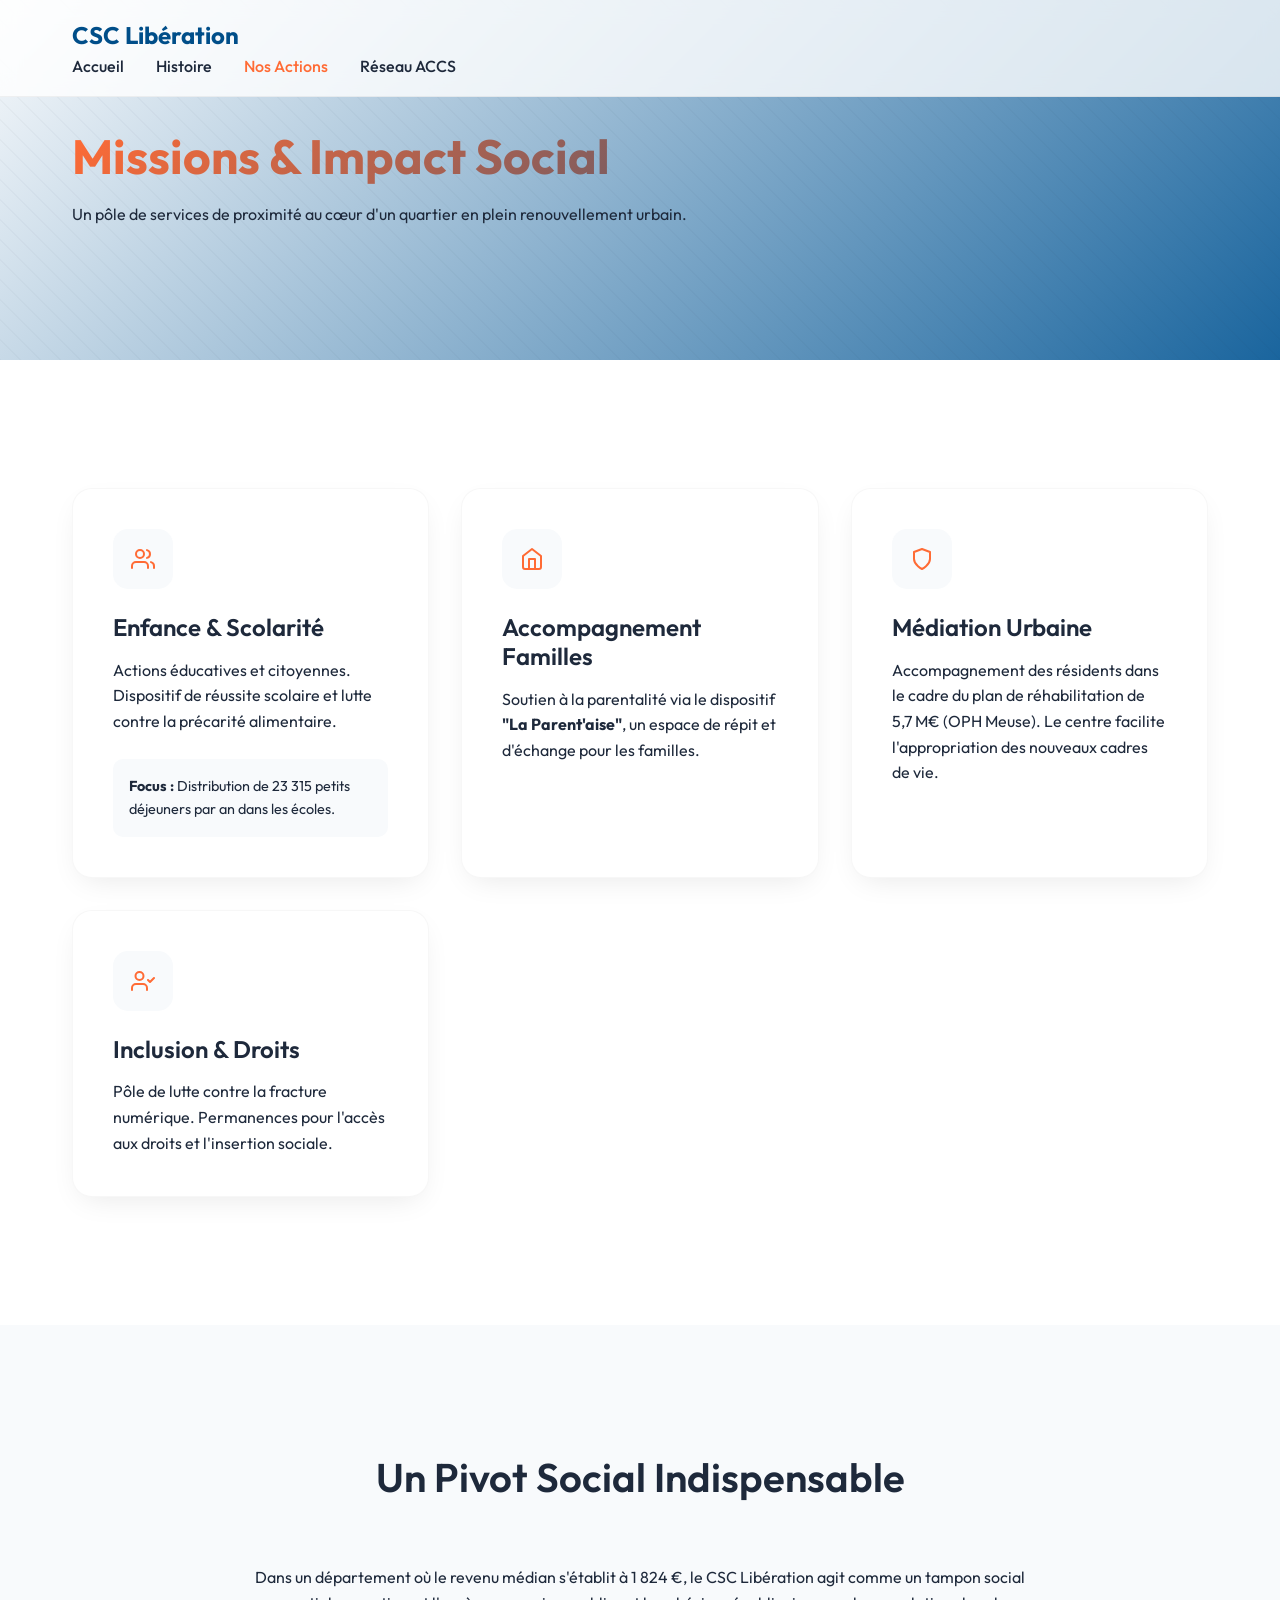
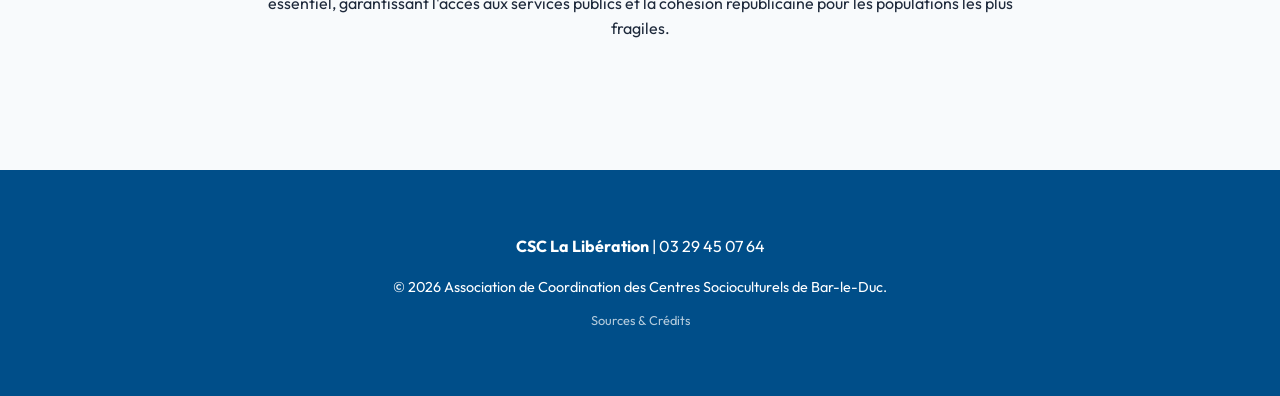
==== actions.html @ 2eaa185d "Initial commit: CSC Liberation Website" ====
<!DOCTYPE html>
<html lang="fr">
<head>
    <meta charset="UTF-8">
    <meta name="viewport" content="width=device-width, initial-scale=1.0">
    <title>Nos Actions | CSC La Libération</title>
    <link rel="stylesheet" href="style.css">
</head>
<body>

    <header>
        <div class="container nav">
            <a href="index.html" class="logo">CSC Libération</a>
            <ul class="nav-links">
                <li><a href="index.html">Accueil</a></li>
                <li><a href="histoire.html">Histoire</a></li>
                <li><a href="actions.html" class="active">Nos Actions</a></li>
                <li><a href="gouvernance.html">Réseau ACCS</a></li>
            </ul>
        </div>
    </header>

    <main>
        <section class="hero-sub" style="background: linear-gradient(135deg, var(--bg-alt) 0%, var(--secondary-light) 100%);">
            <div class="container">
                <div class="reveal">
                    <h1 class="text-gradient">Missions & Impact Social</h1>
                    <p>Un pôle de services de proximité au cœur d'un quartier en plein renouvellement urbain.</p>
                </div>
            </div>
        </section>

        <section>
            <div class="container">
                <div class="grid">
                    <div class="card reveal">
                        <div class="card-icon"><svg xmlns="http://www.w3.org/2000/svg" width="24" height="24" viewBox="0 0 24 24" fill="none" stroke="currentColor" stroke-width="2" stroke-linecap="round" stroke-linejoin="round"><path d="M17 21v-2a4 4 0 0 0-4-4H5a4 4 0 0 0-4 4v2"></path><circle cx="9" cy="7" r="4"></circle><path d="M23 21v-2a4 4 0 0 0-3-3.87"></path><path d="M16 3.13a4 4 0 0 1 0 7.75"></path></svg></div>
                        <h3>Enfance & Scolarité</h3>
                        <p>Actions éducatives et citoyennes. Dispositif de réussite scolaire et lutte contre la précarité alimentaire.</p>
                        <div style="margin-top: 1.5rem; padding: 1rem; background: var(--bg-alt); border-radius: 10px;">
                            <p style="font-size: 0.9rem;"><strong>Focus :</strong> Distribution de 23 315 petits déjeuners par an dans les écoles.</p>
                        </div>
                    </div>
                    <div class="card reveal">
                        <div class="card-icon"><svg xmlns="http://www.w3.org/2000/svg" width="24" height="24" viewBox="0 0 24 24" fill="none" stroke="currentColor" stroke-width="2" stroke-linecap="round" stroke-linejoin="round"><path d="M3 9l9-7 9 7v11a2 2 0 0 1-2 2H5a2 2 0 0 1-2-2z"></path><polyline points="9 22 9 12 15 12 15 22"></polyline></svg></div>
                        <h3>Accompagnement Familles</h3>
                        <p>Soutien à la parentalité via le dispositif <strong>"La Parent'aise"</strong>, un espace de répit et d'échange pour les familles.</p>
                    </div>
                    <div class="card reveal">
                        <div class="card-icon"><svg xmlns="http://www.w3.org/2000/svg" width="24" height="24" viewBox="0 0 24 24" fill="none" stroke="currentColor" stroke-width="2" stroke-linecap="round" stroke-linejoin="round"><path d="M12 22s8-4 8-10V5l-8-3-8 3v7c0 6 8 10 8 10z"></path></svg></div>
                        <h3>Médiation Urbaine</h3>
                        <p>Accompagnement des résidents dans le cadre du plan de réhabilitation de 5,7 M€ (OPH Meuse). Le centre facilite l'appropriation des nouveaux cadres de vie.</p>
                    </div>
                    <div class="card reveal">
                        <div class="card-icon"><svg xmlns="http://www.w3.org/2000/svg" width="24" height="24" viewBox="0 0 24 24" fill="none" stroke="currentColor" stroke-width="2" stroke-linecap="round" stroke-linejoin="round"><path d="M16 21v-2a4 4 0 0 0-4-4H5a4 4 0 0 0-4 4v2"></path><circle cx="8.5" cy="7" r="4"></circle><polyline points="17 11 19 13 23 9"></polyline></svg></div>
                        <h3>Inclusion & Droits</h3>
                        <p>Pôle de lutte contre la fracture numérique. Permanences pour l'accès aux droits et l'insertion sociale.</p>
                    </div>
                </div>
            </div>
        </section>

        <section style="background: var(--bg-alt);">
            <div class="container">
                <div class="reveal" style="max-width: 800px; margin: 0 auto; text-align: center;">
                    <h2>Un Pivot Social Indispensable</h2>
                    <p>Dans un département où le revenu médian s'établit à 1 824 €, le CSC Libération agit comme un tampon social essentiel, garantissant l'accès aux services publics et la cohésion républicaine pour les populations les plus fragiles.</p>
                </div>
            </div>
        </section>
    </main>

    <footer>
        <div class="container">
            <p><strong>CSC La Libération</strong> | 03 29 45 07 64</p>
            <p style="margin-top: 1rem; font-size: 0.9rem;">&copy; 2026 Association de Coordination des Centres Socioculturels de Bar-le-Duc.</p>
            <p style="margin-top: 0.5rem;"><a href="sources.html" style="color: white; font-size: 0.8rem; opacity: 0.7; text-decoration: none;">Sources & Crédits</a></p>
        </div>
    </footer>

    <script src="script.js"></script>
</body>
</html>
---- style.css ----
@import url('https://fonts.googleapis.com/css2?family=Outfit:wght@300;400;600;700&display=swap');

:root {
    --primary: #FF6B35;
    --primary-light: #FF9F1C;
    --secondary: #004E89;
    --secondary-light: #1A659E;
    --accent: #F7C59F;
    --bg: #FFFFFF;
    --bg-alt: #F8FAFC;
    --text: #1E293B;
    --text-muted: #64748B;
    --glass: rgba(255, 255, 255, 0.8);
    --shadow: 0 10px 30px -10px rgba(0, 0, 0, 0.1);
    --transition: all 0.3s cubic-bezier(0.4, 0, 0.2, 1);
}

* {
    margin: 0;
    padding: 0;
    box-sizing: border-box;
}

body {
    font-family: 'Outfit', sans-serif;
    line-height: 1.6;
    color: var(--text);
    background-color: var(--bg);
    overflow-x: hidden;
}

/* Layout */
.container {
    max-width: 1200px;
    margin: 0 auto;
    padding: 0 2rem;
}

section {
    padding: 8rem 0;
}

/* Typography */
h1, h2, h3 {
    line-height: 1.2;
    margin-bottom: 1rem;
}

h1 { font-size: 4rem; font-weight: 700; }
h2 { font-size: 2.5rem; font-weight: 600; text-align: center; margin-bottom: 4rem; }
h3 { font-size: 1.5rem; font-weight: 600; }

.text-gradient {
    background: linear-gradient(135deg, var(--primary), var(--secondary));
    -webkit-background-clip: text;
    -webkit-text-fill-color: transparent;
}

/* Header */
header {
    position: fixed;
    top: 0;
    width: 100%;
    z-index: 1000;
    backdrop-filter: blur(10px);
    background: var(--glass);
    border-bottom: 1px solid rgba(0,0,0,0.05);
    padding: 1rem 0;
    transition: var(--transition);
}

nav {
    display: flex;
    justify-content: space-between;
    align-items: center;
}

.logo {
    font-size: 1.5rem;
    font-weight: 700;
    color: var(--secondary);
    text-decoration: none;
}

.hero-btns {
    display: flex;
    gap: 1rem;
    flex-wrap: wrap;
}

/* Subpage Hero */
.hero-sub {
    min-height: 40vh;
    padding-top: 8rem;
    padding-bottom: 4rem;
    background: linear-gradient(135deg, var(--bg-alt) 0%, var(--accent) 100%);
    position: relative;
    overflow: hidden;
}

.hero-sub h1 {
    font-size: 3rem;
}

.hero-sub::before {
    content: '';
    position: absolute;
    inset: 0;
    opacity: 0.03;
    background-image: repeating-linear-gradient(45deg, var(--text) 0, var(--text) 1px, transparent 0, transparent 50%);
    background-size: 20px 20px;
}

.nav-links {
    display: flex;
    gap: 2rem;
    list-style: none;
}

.nav-links a {
    text-decoration: none;
    color: var(--text);
    font-weight: 500;
    transition: var(--transition);
}

.nav-links a.active {
    color: var(--primary);
}

.nav-links a:hover {
    color: var(--primary);
}

/* Hero */
.hero {
    min-height: 100vh;
    display: flex;
    align-items: center;
    position: relative;
    background: radial-gradient(circle at top right, var(--accent) 0%, transparent 40%),
                radial-gradient(circle at bottom left, var(--secondary-light) 0%, transparent 30%);
    background-color: var(--bg-alt);
    padding-top: 5rem;
}

.hero::before {
    content: '';
    position: absolute;
    inset: 0;
    opacity: 0.05;
    background-image: radial-gradient(var(--text) 1px, transparent 1px);
    background-size: 30px 30px;
}

.hero-content {
    max-width: 800px;
    position: relative;
    z-index: 1;
}

.hero p {
    font-size: 1.25rem;
    color: var(--text-muted);
    margin-bottom: 2rem;
    max-width: 600px;
}

.btn {
    display: inline-block;
    padding: 1rem 2rem;
    border-radius: 50px;
    text-decoration: none;
    font-weight: 600;
    transition: var(--transition);
    border: none;
    cursor: pointer;
}

.btn-primary {
    background: var(--primary);
    color: white;
    box-shadow: 0 10px 20px -5px rgba(255, 107, 53, 0.4);
}

.btn-primary:hover {
    transform: translateY(-3px);
    box-shadow: 0 15px 30px -5px rgba(255, 107, 53, 0.6);
}

/* Sections */
.grid {
    display: grid;
    grid-template-columns: repeat(auto-fit, minmax(300px, 1fr));
    gap: 2rem;
}

.card {
    background: white;
    padding: 2.5rem;
    border-radius: 20px;
    box-shadow: var(--shadow);
    transition: var(--transition);
    border: 1px solid rgba(0,0,0,0.03);
    position: relative;
    overflow: hidden;
}

.card:hover {
    transform: translateY(-10px);
}

.card::after {
    content: '';
    position: absolute;
    top: 0;
    left: 0;
    width: 100%;
    height: 4px;
    background: var(--primary);
    transform: scaleX(0);
    transform-origin: left;
    transition: var(--transition);
}

.card:hover::after {
    transform: scaleX(1);
}

.card-icon {
    width: 60px;
    height: 60px;
    background: var(--bg-alt);
    border-radius: 15px;
    display: flex;
    align-items: center;
    justify-content: center;
    margin-bottom: 1.5rem;
    color: var(--primary);
}

/* Specific Sections */
.secteurs { background: var(--bg-alt); }

.activite-tag {
    display: inline-block;
    padding: 0.25rem 0.75rem;
    background: var(--accent);
    color: var(--secondary);
    border-radius: 5px;
    font-size: 0.85rem;
    font-weight: 600;
    margin-bottom: 1rem;
}

/* Contact Form */
.contact-container {
    display: grid;
    grid-template-columns: 1fr 1.5fr;
    gap: 4rem;
}

.info-item {
    margin-bottom: 2rem;
}

.info-item h4 {
    color: var(--secondary);
    margin-bottom: 0.5rem;
}

form {
    display: grid;
    gap: 1.5rem;
}

.form-group {
    display: flex;
    flex-direction: column;
    gap: 0.5rem;
}

input, textarea {
    padding: 1rem;
    border: 1px solid #E2E8F0;
    border-radius: 10px;
    font-family: inherit;
    font-size: 1rem;
}

input:focus, textarea:focus {
    outline: none;
    border-color: var(--primary);
}

/* Footer */
footer {
    background: var(--secondary);
    color: white;
    padding: 4rem 0;
    text-align: center;
}

/* Animations */
.reveal {
    opacity: 0;
    transform: translateY(30px);
    transition: all 0.8s ease-out;
}

.reveal.active {
    opacity: 1;
    transform: translateY(0);
}

/* Responsive */
@media (max-width: 768px) {
    h1 { font-size: 2.5rem; }
    .hero { text-align: center; }
    .hero-content { margin: 0 auto; }
    .nav-links { display: none; }
    .grid { grid-template-columns: 1fr !important; }
}
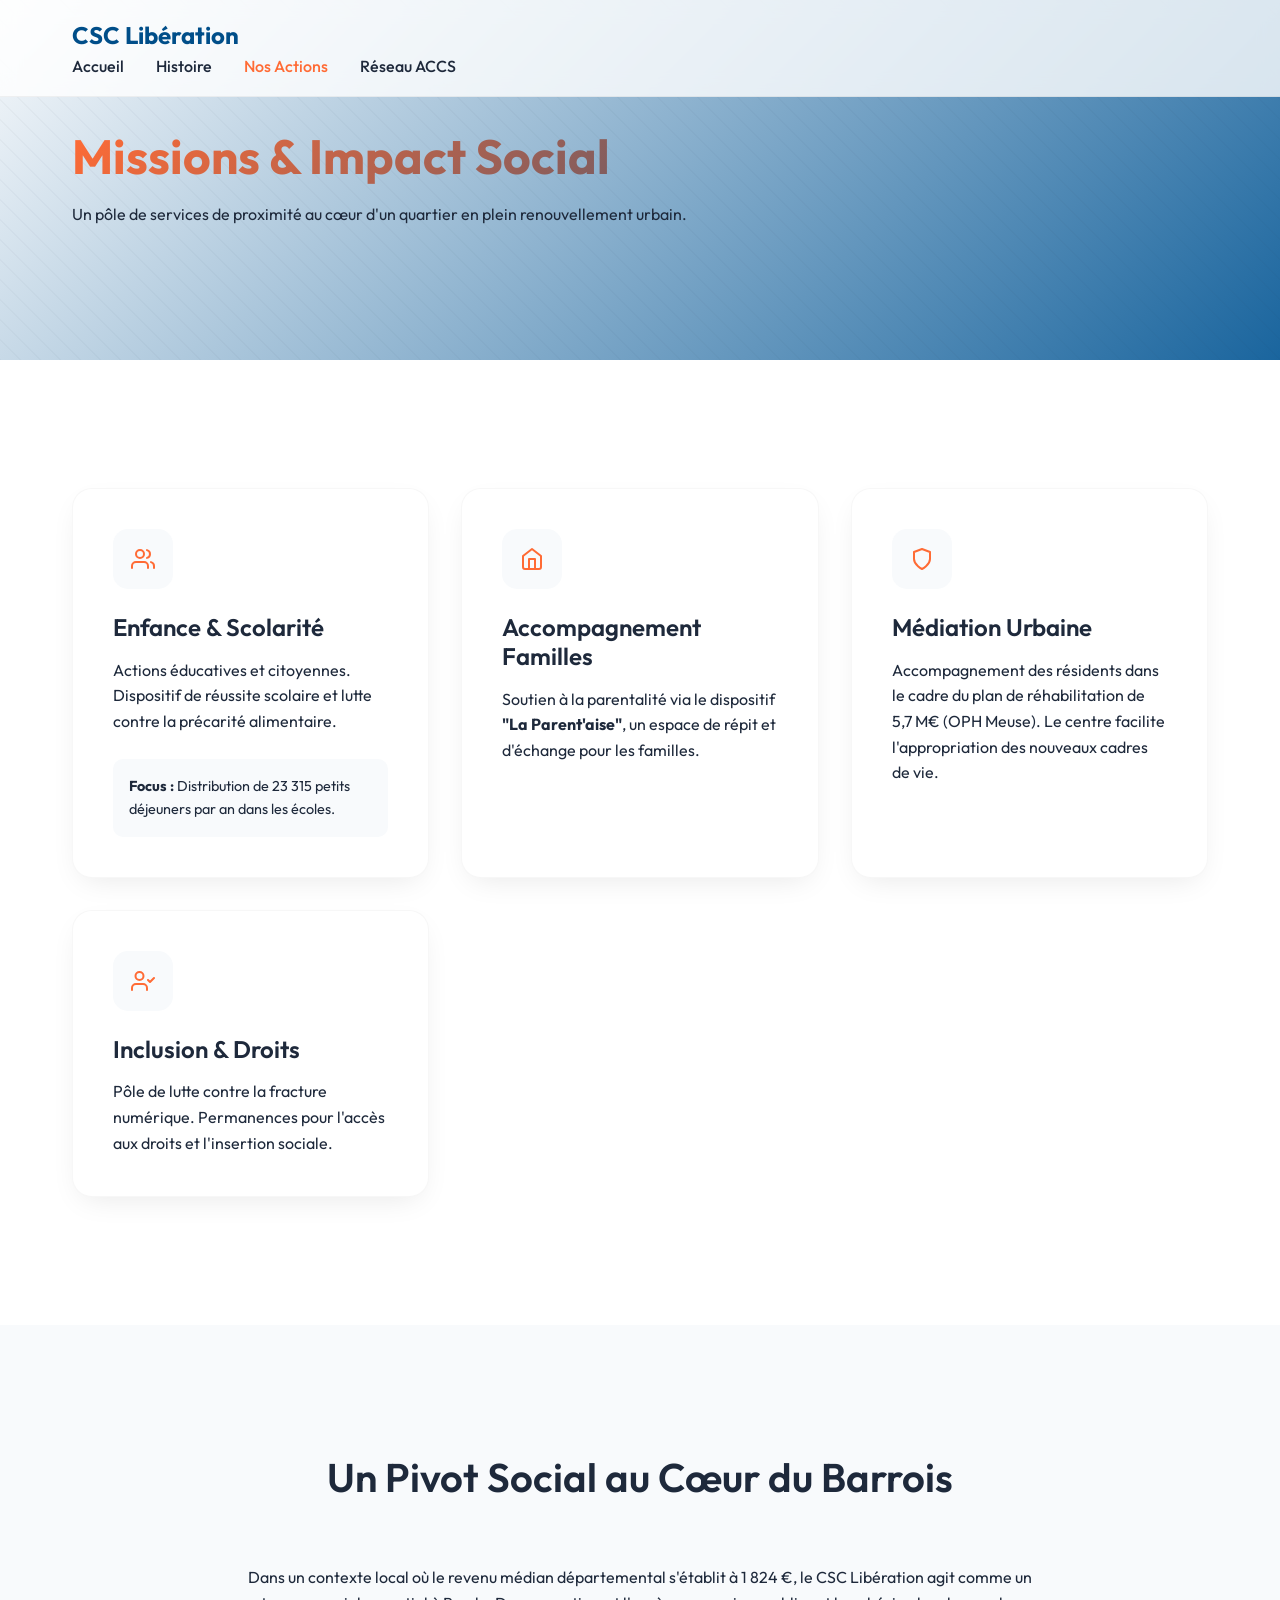
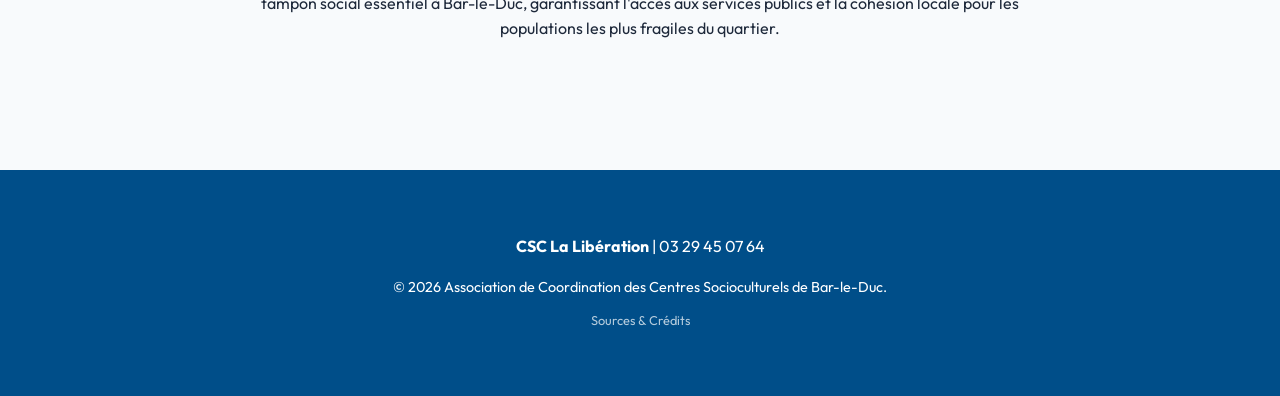
==== commit 784dd87c: "Update: Strengthened Bar-le-Duc identity and localized context across all pages" ====
--- a/actions.html
+++ b/actions.html
@@ -63,8 +63,8 @@
         <section style="background: var(--bg-alt);">
             <div class="container">
                 <div class="reveal" style="max-width: 800px; margin: 0 auto; text-align: center;">
-                    <h2>Un Pivot Social Indispensable</h2>
-                    <p>Dans un département où le revenu médian s'établit à 1 824 €, le CSC Libération agit comme un tampon social essentiel, garantissant l'accès aux services publics et la cohésion républicaine pour les populations les plus fragiles.</p>
+                    <h2>Un Pivot Social au Cœur du Barrois</h2>
+                    <p>Dans un contexte local où le revenu médian départemental s'établit à 1 824 €, le CSC Libération agit comme un tampon social essentiel à Bar-le-Duc, garantissant l'accès aux services publics et la cohésion locale pour les populations les plus fragiles du quartier.</p>
                 </div>
             </div>
         </section>
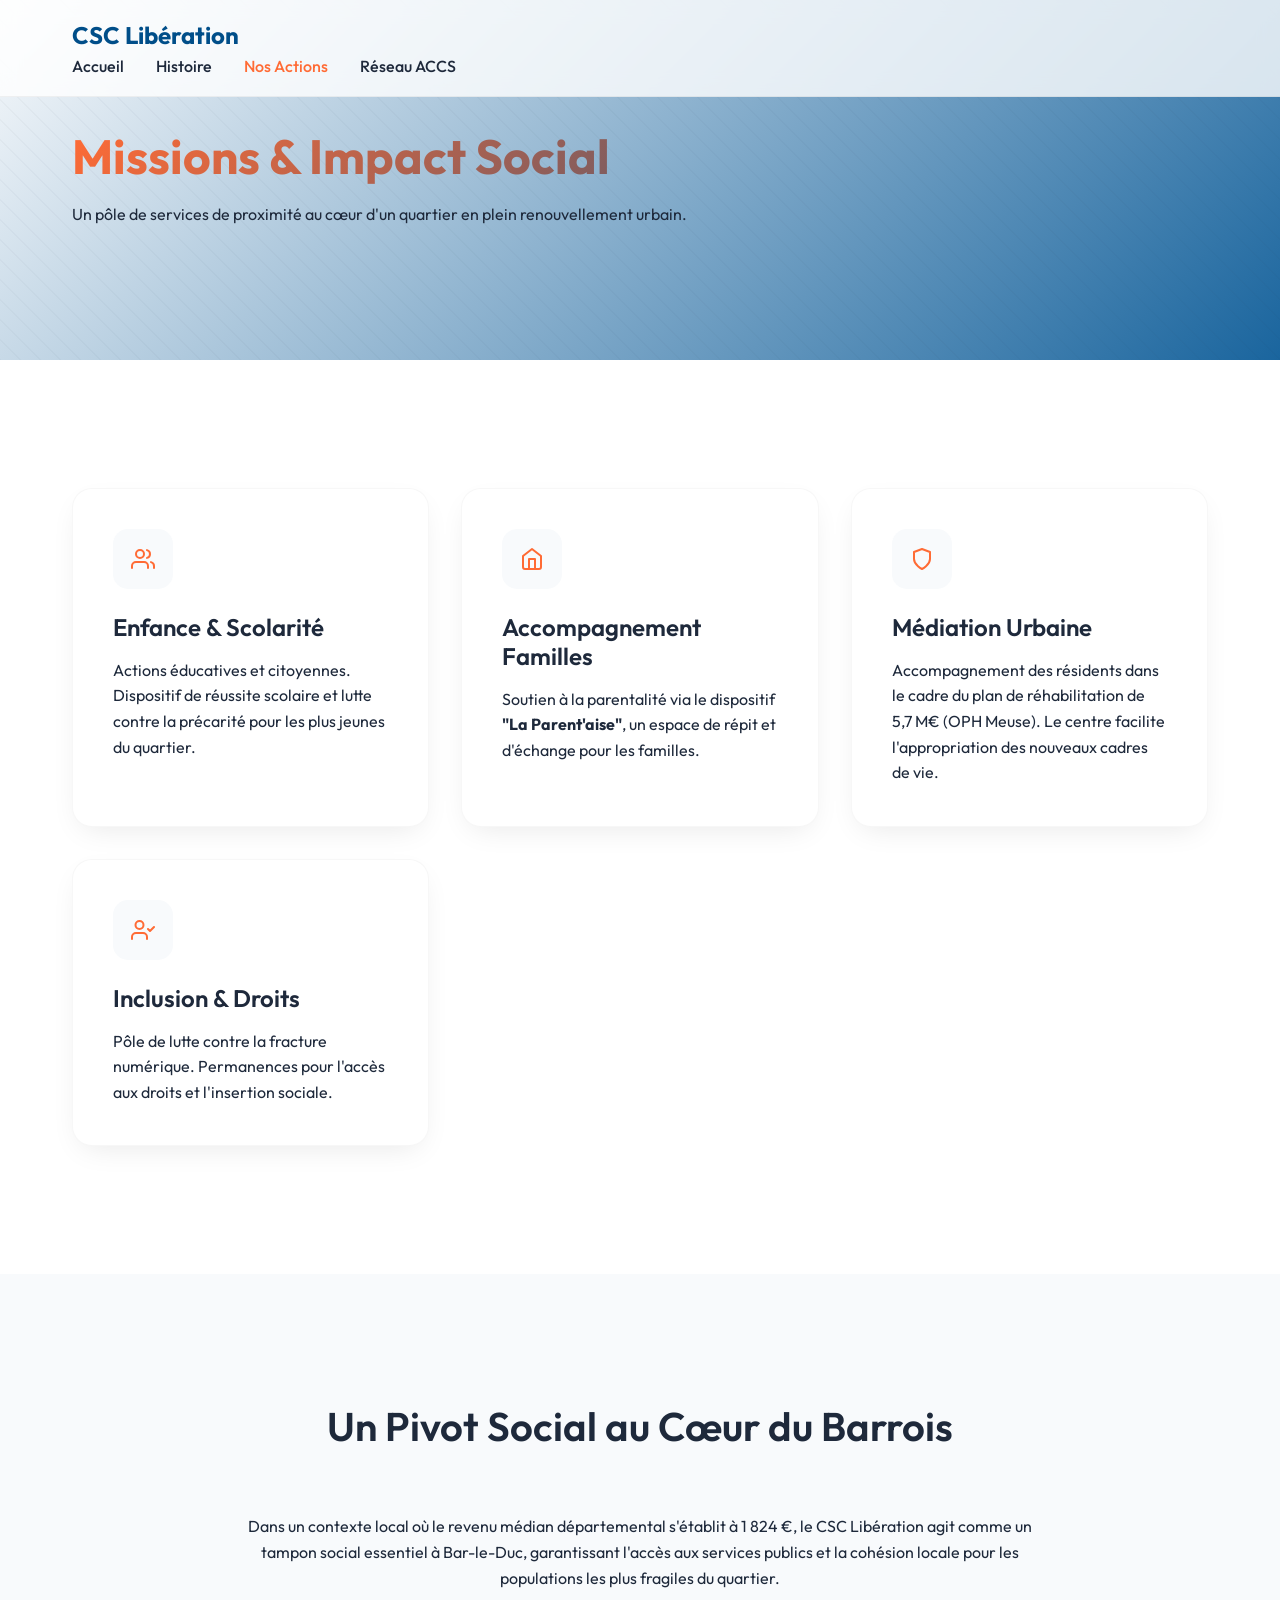
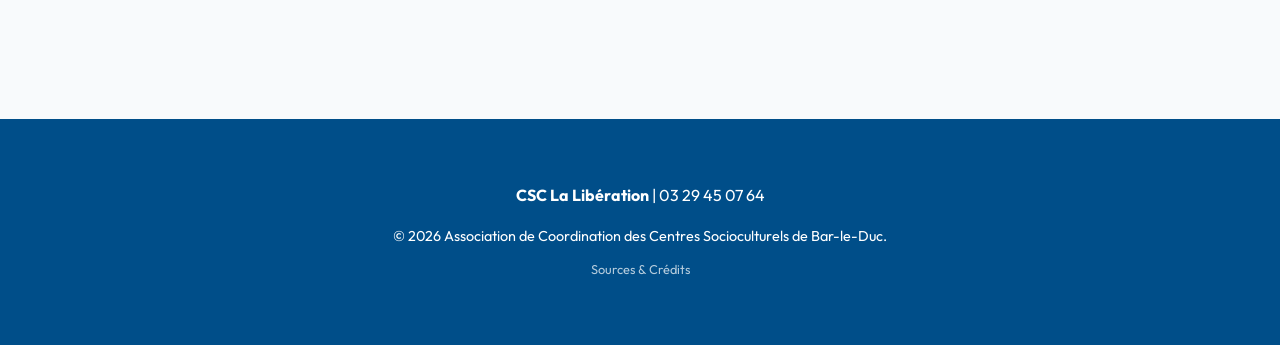
==== commit 961dc18d: "Update: Removed all mentions and sources related to breakfasts as requested" ====
--- a/actions.html
+++ b/actions.html
@@ -36,10 +36,7 @@
                     <div class="card reveal">
                         <div class="card-icon"><svg xmlns="http://www.w3.org/2000/svg" width="24" height="24" viewBox="0 0 24 24" fill="none" stroke="currentColor" stroke-width="2" stroke-linecap="round" stroke-linejoin="round"><path d="M17 21v-2a4 4 0 0 0-4-4H5a4 4 0 0 0-4 4v2"></path><circle cx="9" cy="7" r="4"></circle><path d="M23 21v-2a4 4 0 0 0-3-3.87"></path><path d="M16 3.13a4 4 0 0 1 0 7.75"></path></svg></div>
                         <h3>Enfance & Scolarité</h3>
-                        <p>Actions éducatives et citoyennes. Dispositif de réussite scolaire et lutte contre la précarité alimentaire.</p>
-                        <div style="margin-top: 1.5rem; padding: 1rem; background: var(--bg-alt); border-radius: 10px;">
-                            <p style="font-size: 0.9rem;"><strong>Focus :</strong> Distribution de 23 315 petits déjeuners par an dans les écoles.</p>
-                        </div>
+                        <p>Actions éducatives et citoyennes. Dispositif de réussite scolaire et lutte contre la précarité pour les plus jeunes du quartier.</p>
                     </div>
                     <div class="card reveal">
                         <div class="card-icon"><svg xmlns="http://www.w3.org/2000/svg" width="24" height="24" viewBox="0 0 24 24" fill="none" stroke="currentColor" stroke-width="2" stroke-linecap="round" stroke-linejoin="round"><path d="M3 9l9-7 9 7v11a2 2 0 0 1-2 2H5a2 2 0 0 1-2-2z"></path><polyline points="9 22 9 12 15 12 15 22"></polyline></svg></div>
--- a/style.css
+++ b/style.css
@@ -313,11 +313,22 @@
     transform: translateY(0);
 }
 
+.data-impact {
+    padding: 6rem 0;
+}
+
+canvas {
+    max-width: 100%;
+    margin-top: 1rem;
+}
+
 /* Responsive */
 @media (max-width: 768px) {
     h1 { font-size: 2.5rem; }
     .hero { text-align: center; }
     .hero-content { margin: 0 auto; }
     .nav-links { display: none; }
-    .grid { grid-template-columns: 1fr !important; }
-}
+    .grid {
+        grid-template-columns: 1fr;
+    }
+}
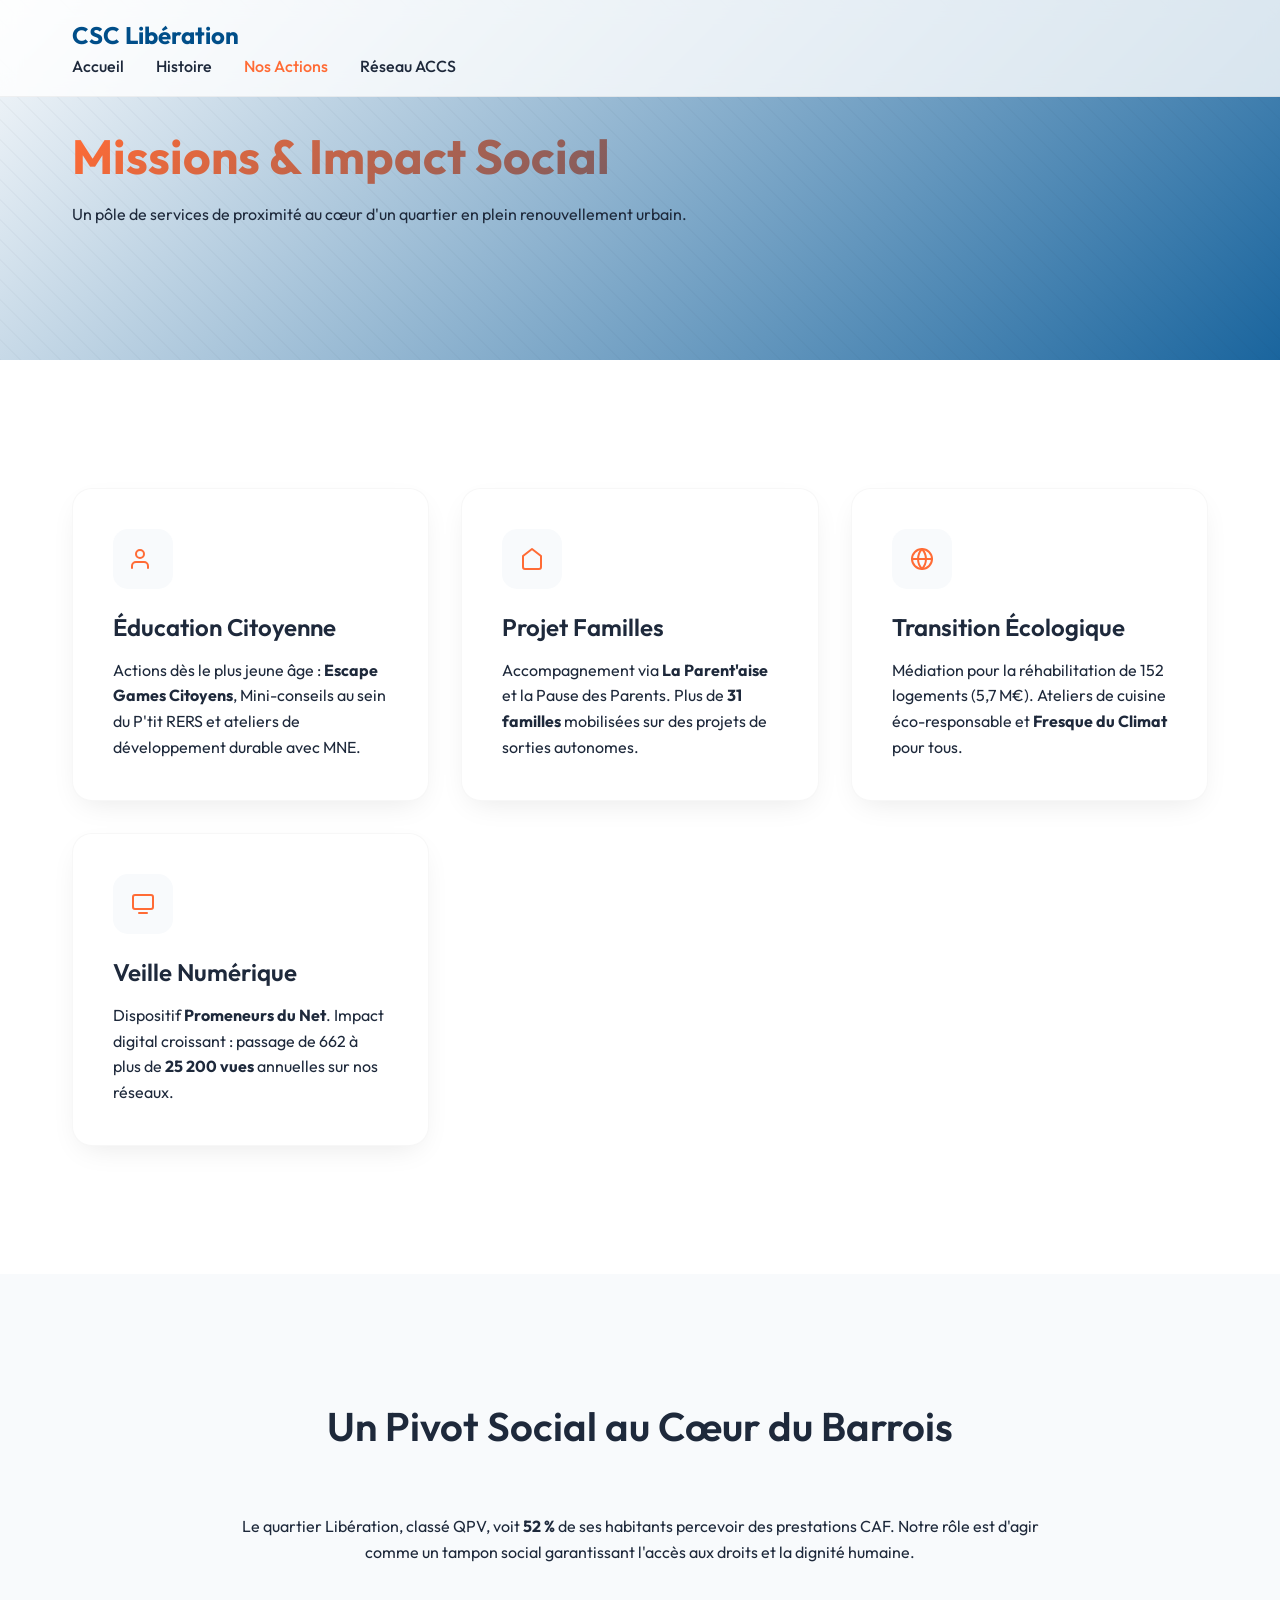
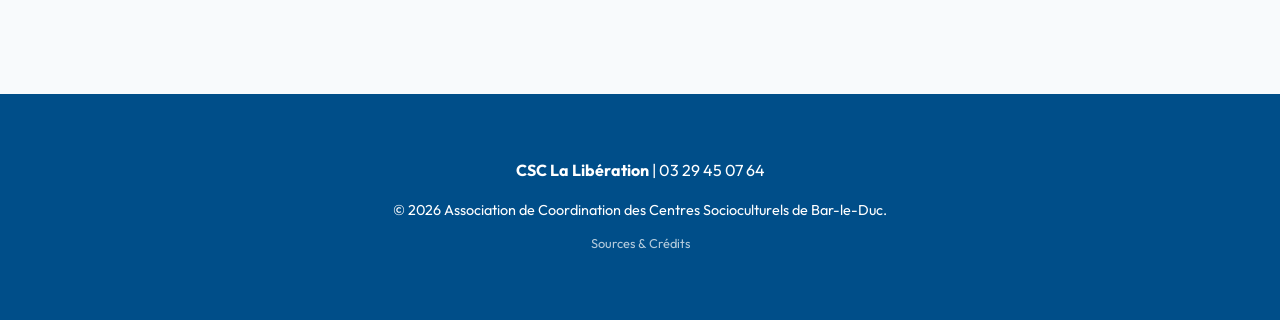
==== commit b1ae8645: "Update: Synchronized website with the official 2026-2029 Social Project PDF (1830 inhabitants, FTE b" ====
--- a/actions.html
+++ b/actions.html
@@ -34,24 +34,24 @@
             <div class="container">
                 <div class="grid">
                     <div class="card reveal">
-                        <div class="card-icon"><svg xmlns="http://www.w3.org/2000/svg" width="24" height="24" viewBox="0 0 24 24" fill="none" stroke="currentColor" stroke-width="2" stroke-linecap="round" stroke-linejoin="round"><path d="M17 21v-2a4 4 0 0 0-4-4H5a4 4 0 0 0-4 4v2"></path><circle cx="9" cy="7" r="4"></circle><path d="M23 21v-2a4 4 0 0 0-3-3.87"></path><path d="M16 3.13a4 4 0 0 1 0 7.75"></path></svg></div>
-                        <h3>Enfance & Scolarité</h3>
-                        <p>Actions éducatives et citoyennes. Dispositif de réussite scolaire et lutte contre la précarité pour les plus jeunes du quartier.</p>
+                        <div class="card-icon"><svg xmlns="http://www.w3.org/2000/svg" width="24" height="24" viewBox="0 0 24 24" fill="none" stroke="currentColor" stroke-width="2" stroke-linecap="round" stroke-linejoin="round"><path d="M17 21v-2a4 4 0 0 0-4-4H5a4 4 0 0 0-4 4v2"></path><circle cx="9" cy="7" r="4"></circle></svg></div>
+                        <h3>Éducation Citoyenne</h3>
+                        <p>Actions dès le plus jeune âge : <strong>Escape Games Citoyens</strong>, Mini-conseils au sein du P'tit RERS et ateliers de développement durable avec MNE.</p>
                     </div>
                     <div class="card reveal">
-                        <div class="card-icon"><svg xmlns="http://www.w3.org/2000/svg" width="24" height="24" viewBox="0 0 24 24" fill="none" stroke="currentColor" stroke-width="2" stroke-linecap="round" stroke-linejoin="round"><path d="M3 9l9-7 9 7v11a2 2 0 0 1-2 2H5a2 2 0 0 1-2-2z"></path><polyline points="9 22 9 12 15 12 15 22"></polyline></svg></div>
-                        <h3>Accompagnement Familles</h3>
-                        <p>Soutien à la parentalité via le dispositif <strong>"La Parent'aise"</strong>, un espace de répit et d'échange pour les familles.</p>
+                        <div class="card-icon"><svg xmlns="http://www.w3.org/2000/svg" width="24" height="24" viewBox="0 0 24 24" fill="none" stroke="currentColor" stroke-width="2" stroke-linecap="round" stroke-linejoin="round"><path d="M3 9l9-7 9 7v11a2 2 0 0 1-2 2H5a2 2 0 0 1-2-2z"></path></svg></div>
+                        <h3>Projet Familles</h3>
+                        <p>Accompagnement via <strong>La Parent'aise</strong> et la Pause des Parents. Plus de <strong>31 familles</strong> mobilisées sur des projets de sorties autonomes.</p>
                     </div>
                     <div class="card reveal">
-                        <div class="card-icon"><svg xmlns="http://www.w3.org/2000/svg" width="24" height="24" viewBox="0 0 24 24" fill="none" stroke="currentColor" stroke-width="2" stroke-linecap="round" stroke-linejoin="round"><path d="M12 22s8-4 8-10V5l-8-3-8 3v7c0 6 8 10 8 10z"></path></svg></div>
-                        <h3>Médiation Urbaine</h3>
-                        <p>Accompagnement des résidents dans le cadre du plan de réhabilitation de 5,7 M€ (OPH Meuse). Le centre facilite l'appropriation des nouveaux cadres de vie.</p>
+                        <div class="card-icon"><svg xmlns="http://www.w3.org/2000/svg" width="24" height="24" viewBox="0 0 24 24" fill="none" stroke="currentColor" stroke-width="2" stroke-linecap="round" stroke-linejoin="round"><circle cx="12" cy="12" r="10"></circle><line x1="2" y1="12" x2="22" y2="12"></line><path d="M12 2a15.3 15.3 0 0 1 4 10 15.3 15.3 0 0 1-4 10 15.3 15.3 0 0 1-4-10 15.3 15.3 0 0 1 4-10z"></path></svg></div>
+                        <h3>Transition Écologique</h3>
+                        <p>Médiation pour la réhabilitation de 152 logements (5,7 M€). Ateliers de cuisine éco-responsable et <strong>Fresque du Climat</strong> pour tous.</p>
                     </div>
                     <div class="card reveal">
-                        <div class="card-icon"><svg xmlns="http://www.w3.org/2000/svg" width="24" height="24" viewBox="0 0 24 24" fill="none" stroke="currentColor" stroke-width="2" stroke-linecap="round" stroke-linejoin="round"><path d="M16 21v-2a4 4 0 0 0-4-4H5a4 4 0 0 0-4 4v2"></path><circle cx="8.5" cy="7" r="4"></circle><polyline points="17 11 19 13 23 9"></polyline></svg></div>
-                        <h3>Inclusion & Droits</h3>
-                        <p>Pôle de lutte contre la fracture numérique. Permanences pour l'accès aux droits et l'insertion sociale.</p>
+                        <div class="card-icon"><svg xmlns="http://www.w3.org/2000/svg" width="24" height="24" viewBox="0 0 24 24" fill="none" stroke="currentColor" stroke-width="2" stroke-linecap="round" stroke-linejoin="round"><rect x="2" y="3" width="20" height="14" rx="2" ry="2"></rect><line x1="8" y1="21" x2="16" y2="21"></line></svg></div>
+                        <h3>Veille Numérique</h3>
+                        <p>Dispositif <strong>Promeneurs du Net</strong>. Impact digital croissant : passage de 662 à plus de <strong>25 200 vues</strong> annuelles sur nos réseaux.</p>
                     </div>
                 </div>
             </div>
@@ -61,7 +61,7 @@
             <div class="container">
                 <div class="reveal" style="max-width: 800px; margin: 0 auto; text-align: center;">
                     <h2>Un Pivot Social au Cœur du Barrois</h2>
-                    <p>Dans un contexte local où le revenu médian départemental s'établit à 1 824 €, le CSC Libération agit comme un tampon social essentiel à Bar-le-Duc, garantissant l'accès aux services publics et la cohésion locale pour les populations les plus fragiles du quartier.</p>
+                    <p>Le quartier Libération, classé QPV, voit <strong>52 %</strong> de ses habitants percevoir des prestations CAF. Notre rôle est d'agir comme un tampon social garantissant l'accès aux droits et la dignité humaine.</p>
                 </div>
             </div>
         </section>
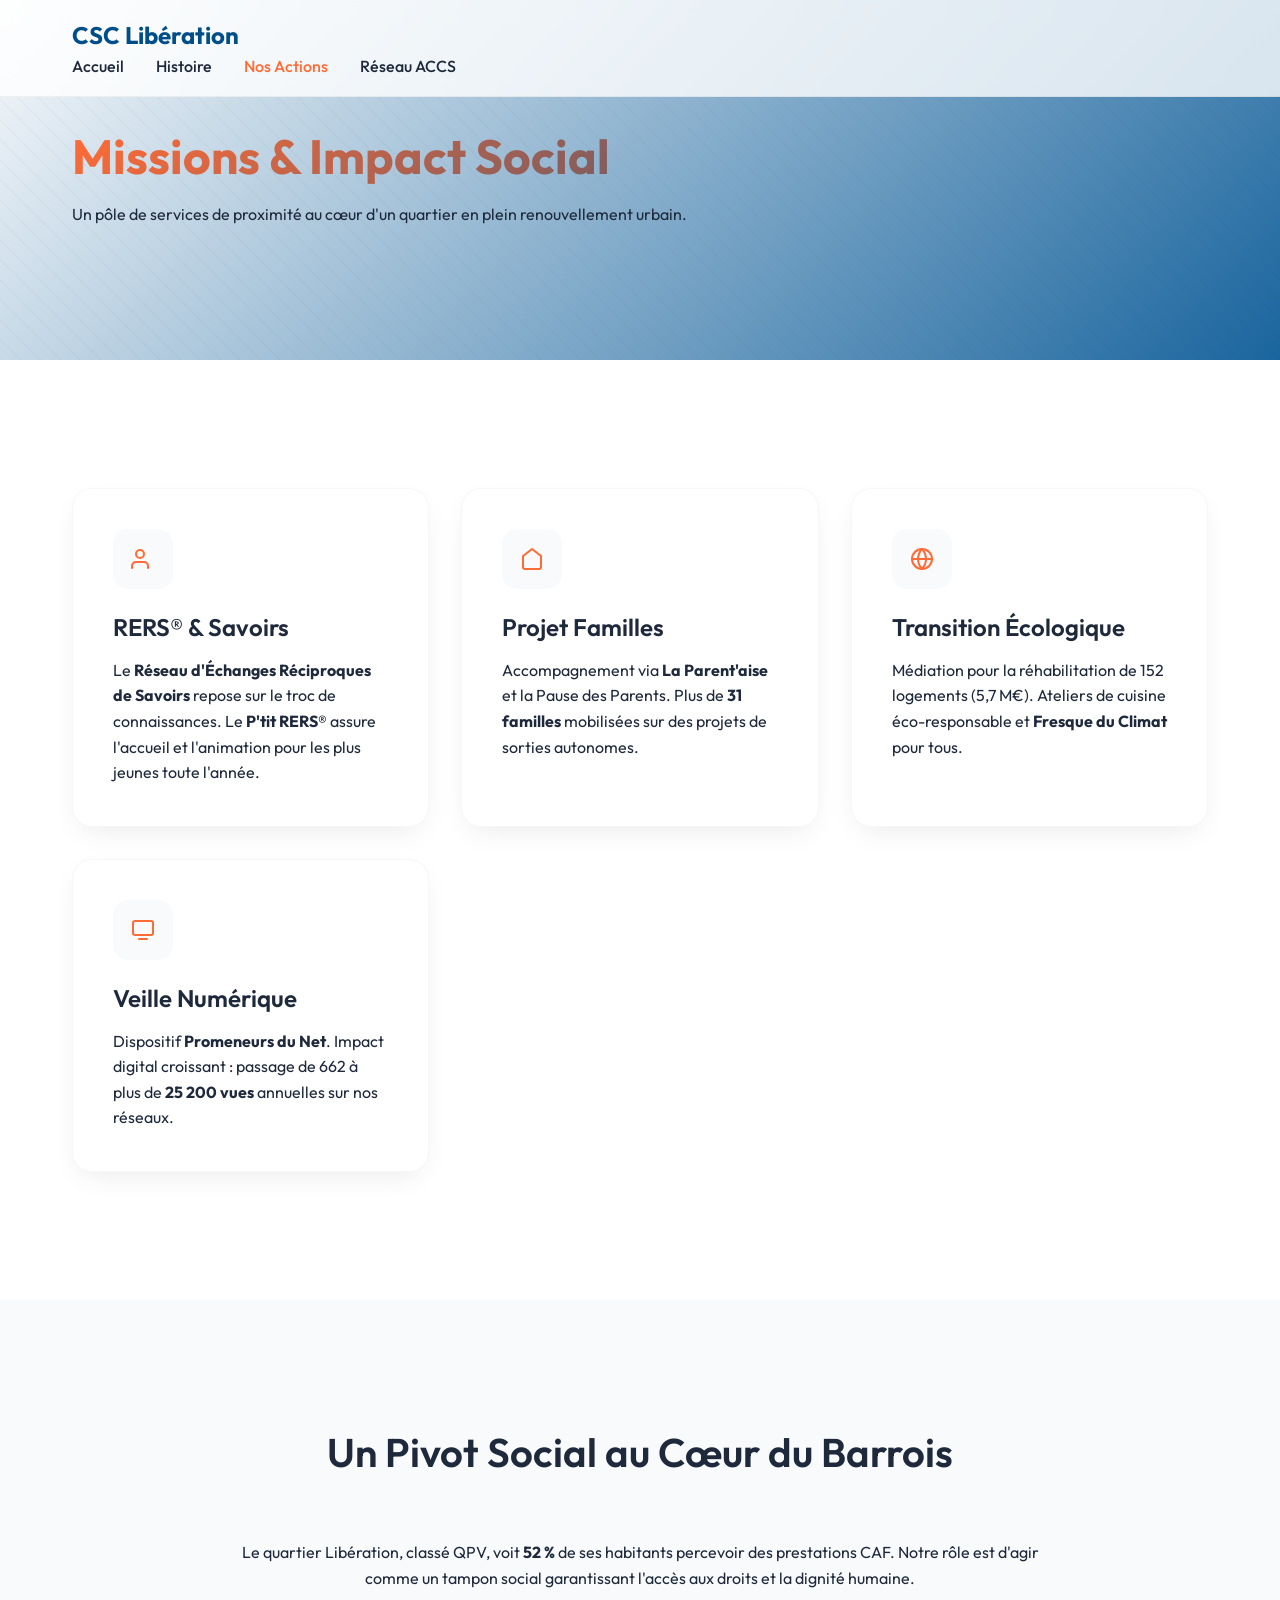
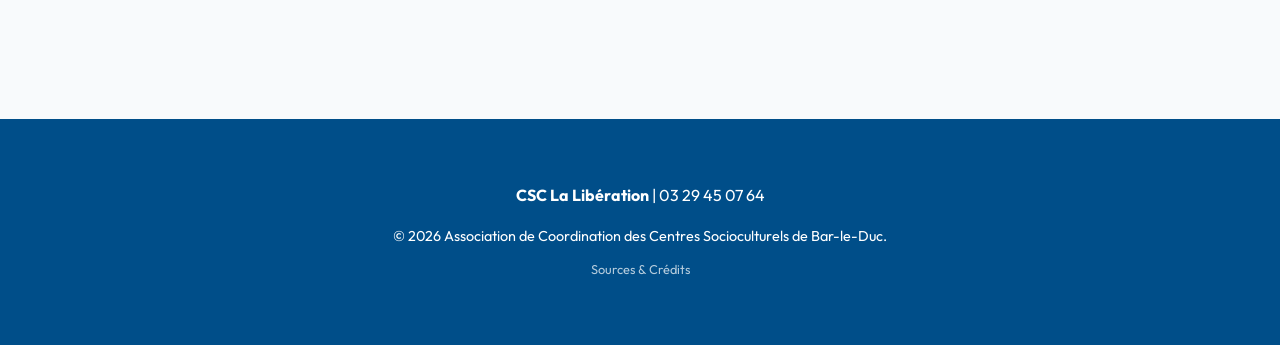
==== commit 7a3e160c: "Update: Added Python extraction script and synchronized all pages with latest expert report data (18" ====
--- a/actions.html
+++ b/actions.html
@@ -35,8 +35,8 @@
                 <div class="grid">
                     <div class="card reveal">
                         <div class="card-icon"><svg xmlns="http://www.w3.org/2000/svg" width="24" height="24" viewBox="0 0 24 24" fill="none" stroke="currentColor" stroke-width="2" stroke-linecap="round" stroke-linejoin="round"><path d="M17 21v-2a4 4 0 0 0-4-4H5a4 4 0 0 0-4 4v2"></path><circle cx="9" cy="7" r="4"></circle></svg></div>
-                        <h3>Éducation Citoyenne</h3>
-                        <p>Actions dès le plus jeune âge : <strong>Escape Games Citoyens</strong>, Mini-conseils au sein du P'tit RERS et ateliers de développement durable avec MNE.</p>
+                        <h3>RERS® & Savoirs</h3>
+                        <p>Le <strong>Réseau d'Échanges Réciproques de Savoirs</strong> repose sur le troc de connaissances. Le <strong>P'tit RERS®</strong> assure l'accueil et l'animation pour les plus jeunes toute l'année.</p>
                     </div>
                     <div class="card reveal">
                         <div class="card-icon"><svg xmlns="http://www.w3.org/2000/svg" width="24" height="24" viewBox="0 0 24 24" fill="none" stroke="currentColor" stroke-width="2" stroke-linecap="round" stroke-linejoin="round"><path d="M3 9l9-7 9 7v11a2 2 0 0 1-2 2H5a2 2 0 0 1-2-2z"></path></svg></div>
